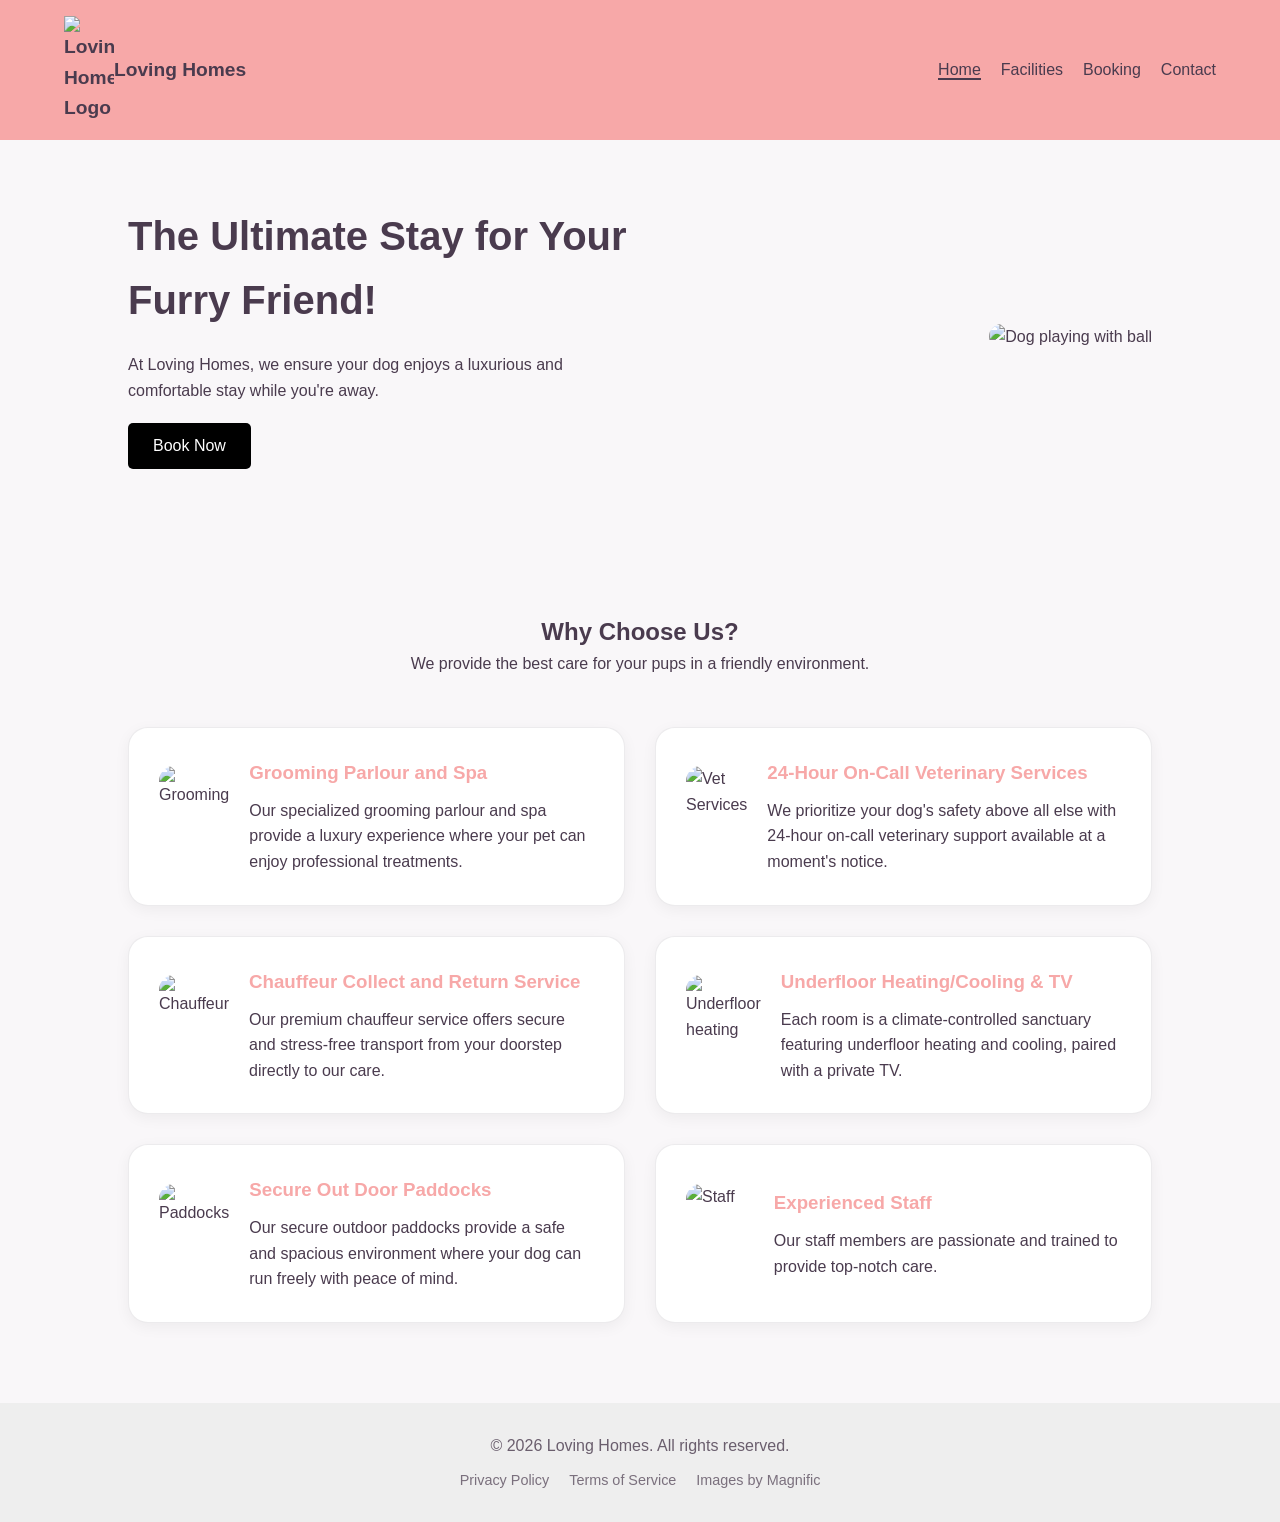
==== index.html @ 38457e17 "Add files via upload" ====
<!DOCTYPE html>
<html lang="en">
<head>
    <meta charset="UTF-8">
    <meta name="viewport" content="width=device-width, initial-scale=1.0">
    <title>Loving Homes | Dog Hotel Hong Kong</title>
    <link rel="stylesheet" href="style.css">
    <link rel="icon" type="image/x-icon" href="Assets/Images/logo.ico">
</head>
<body>

    <header>
        <nav class="navbar">
            <div class="logo">
                <img src="Assets/Images/logo.png" alt="Loving Homes Logo">
                <span>Loving Homes</span>
            </div>
            <ul class="nav-links">
                <li><a href="#" class="active">Home</a></li>
                <li><a href="facilities.html">Facilities</a></li>
                <li><a href="booking.html">Booking</a></li>
                <li><a href="contact.html">Contact</a></li>
            </ul>
        </nav>
    </header>

    <section class="hero">
        <div class="hero-content">
            <h1>The Ultimate Stay for Your Furry Friend!</h1>
            <p>At Loving Homes, we ensure your dog enjoys a luxurious and comfortable stay while you're away.</p>
            <a href="booking.html" class="btn">Book Now</a>
        </div>
        <div class="hero-image">
            <img src="Assets/Images/Dogs" alt="Dog playing with ball">
        </div>
    </section>

    <section class="facilities">
        <h2>Why Choose Us?</h2>
        <p class="sub-text">We provide the best care for your pups in a friendly environment.</p>
        
        <div class="facility-grid">
            <div class="facility-card">
                <img src="Assets/Images/Grooming.png" alt="Grooming">
                <div>
                    <h3>Grooming Parlour and Spa</h3>
                    <p>Our specialized grooming parlour and spa provide a luxury experience where your pet can enjoy professional treatments.</p>
                </div>
            </div>

            <div class="facility-card">
                <img src="Assets/Images/Vet.jpg" alt="Vet Services">
                <div>
                    <h3>24-Hour On-Call Veterinary Services</h3>
                    <p>We prioritize your dog's safety above all else with 24-hour on-call veterinary support available at a moment's notice.</p>
                </div>
            </div>

            <div class="facility-card">
                <img src="Assets/Images/maxresdefault.jpg" alt="Chauffeur">
                <div>
                    <h3>Chauffeur Collect and Return Service</h3>
                    <p>Our premium chauffeur service offers secure and stress-free transport from your doorstep directly to our care.</p>
                </div>
            </div>

            <div class="facility-card">
                <img src="Assets/Images/Thermostat.jpg" alt="Underfloor heating">
                <div>
                    <h3>Underfloor Heating/Cooling & TV</h3>
                    <p>Each room is a climate-controlled sanctuary featuring underfloor heating and cooling, paired with a private TV.</p>
                </div>
            </div>

            <div class="facility-card">
                <img src="Assets/Images/Security.png" alt="Paddocks">
                <div>
                    <h3>Secure Out Door Paddocks</h3>
                    <p>Our secure outdoor paddocks provide a safe and spacious environment where your dog can run freely with peace of mind.</p>
                </div>
            </div>

            <div class="facility-card">
                <img src="Assets/Images/Team" alt="Staff">
                <div>
                    <h3>Experienced Staff</h3>
                    <p>Our staff members are passionate and trained to provide top-notch care.</p>
                </div>
            </div>
        </div>
    </section>

    <footer>
        <p>&copy; 2026 Loving Homes. All rights reserved.</p>
        <div class="footer-links">
            <a href="#">Privacy Policy</a>
            <a href="#">Terms of Service</a>
            <a href="https://www.magnific.com/">Images by Magnific</a>
        </div>
    </footer>
<!-- The Google Translate Widget (Hidden) -->
<div id="google_translate_element" style="display:block"></div>

<script type="text/javascript">
    function googleTranslateElementInit() {
        new google.translate.TranslateElement({
            pageLanguage: 'en', 
            layout: google.translate.TranslateElement.InlineLayout.SIMPLE
        }, 'google_translate_element');
    }

    // This part handles the auto-detect and switch
   (function autoTranslate() {
        const shortLang = 'fr'; // Force it to French for now

        if (true) { // This makes the code run no matter what
            const checkWidget = setInterval(() => {
                const select = document.querySelector('.goog-te-combo');
                if (select) {
                    select.value = shortLang;
                    select.dispatchEvent(new Event('change'));
                    clearInterval(checkWidget);
                }
            }, 5000); 
        }
    })();
</script>
<script type="text/javascript" src="https://translate.google.com/translate_a/element.js?cb=googleTranslateElementInit"></script>
</body>
</html>
---- style.css ----
* {
    margin: 0;
    padding: 0;
    box-sizing: border-box;
    font-family: 'Segoe UI', Tahoma, Geneva, Verdana, sans-serif;
}

body {
    background-color: #4a3b4e;
    color: white;
    line-height: 1.6;
}

/* Navbar */
header {
    background-color: #f7a8a8; 
    padding: 1rem 5%;
}

.navbar {
    display: flex;
    justify-content: space-between;
    align-items: center;
}

.logo {
    display: flex;
    align-items: center;
    color: #4a3b4e;
    font-weight: bold;
    font-size: 1.2rem;

}
.logo img{
    width: 50px;
}

.nav-links {
    list-style: none;
    display: flex;
}

.nav-links li {
    margin-left: 20px;
}

.nav-links a {
    text-decoration: none;
    color: #4a3b4e;
    font-weight: 500;
}

.nav-links a.active {
    border-bottom: 2px solid #4a3b4e; /* Active state marking */
}

/* Hero Section */
.hero {
    display: flex;
    padding: 5% 10%;
    align-items: center;
    justify-content: space-between;
}

.hero-content {
    max-width: 50%;
}

.hero-content h1 {
    font-size: 2.5rem;
    margin-bottom: 20px;
}

.hero-image img {
    width: 700px;
    border-radius: 20px;
}

.btn {
    display: inline-block;
    background-color: black;
    color: white;
    padding: 10px 25px;
    text-decoration: none;
    border-radius: 5px;
    margin-top: 20px;
}

/* --- Facilities Carousel Styles --- */
.facilities-page {
    padding-top: 100px; 
    background-color: #4a3b4e; 
    color: white;
}
.facilities-header {
    display: flex;
    flex-direction: column; 
    align-items: center;  
    justify-content: center;
    text-align: center;     
    margin-bottom: 50px;
    width: 100%;           
}

.facilities-header h1 {
    font-size: 3rem;
    color: #f7a8a8;
    margin-bottom: 10px;
}

.facilities-header p {
    max-width: 600px; 
}


.carousel-slider {
    display: flex;
    overflow-x: auto;
    scroll-snap-type: x mandatory; 
    scroll-behavior: smooth;
    gap: 30px;
    padding: 20px 50px 40px; 
    scrollbar-width: thin; 
    scrollbar-color: #f7a8a8 transparent;
}

.carousel-slider::-webkit-scrollbar {
    height: 8px;
}

.carousel-slider::-webkit-scrollbar-thumb {
    background: #f7a8a8;
    border-radius: 10px;
}

/* --- Individual Slide Styling --- */
.facility-slide {
    flex: 0 0 450px; /* Fixed width for slides */
    scroll-snap-align: center; /* Snap to center of viewport */
    background: rgba(255, 255, 255, 0.05);
    border-radius: 25px;
    overflow: hidden;
    transition: transform 0.3s ease, background 0.3s ease;
}

.facility-slide:hover {
    transform: translateY(-10px);
    background: rgba(255, 255, 255, 0.1);
}

.facility-slide img {
    width: 100%;
    height: 300px;
    object-fit: cover;
}

.slide-content {
    padding: 30px;
}

.slide-content h2 {
    color: #f7a8a8;
    margin-bottom: 15px;
    font-size: 1.8rem;
}

.slide-content p {
    font-size: 1.1rem;
    line-height: 1.6;
    opacity: 0.9;
}

.scroll-hint {
    text-align: center;
    color: #f7a8a8;
    margin-top: 10px;
    font-style: italic;
    font-size: 1rem;
}

/* Mobile Responsiveness */
@media (max-width: 768px) {
    .facility-slide {
        flex: 0 0 85%; /* Cards take up most of the screen on mobile */
    }
    .carousel-slider {
        padding: 20px;
    }
}

.facilities {
    padding: 80px 10%;
    text-align: center;
}

.facility-grid {
    display: grid;
    grid-template-columns: repeat(2, 1fr); 
    gap: 30px;
    margin-top: 50px;
}

.facility-card {
    background-color: rgba(255, 255, 255, 0.05);
    padding: 30px;
    border-radius: 20px;
    display: flex;
    align-items: center;
    text-align: left;
    transition: transform 0.3s ease;
}

.facility-card:hover {
    transform: translateY(-5px);
    background-color: rgba(255, 255, 255, 0.1);
}

.facility-card img {
    width: 100px;
    height: 100px;
    object-fit: cover;
    border-radius: 15px;
    margin-right: 20px;
}

.facility-card h3 {
    color: #f7a8a8;
    margin-bottom: 10px;
}
.facilities-container {
    padding: 60px 8%; 
    max-width: 1600px; 
    margin: 0 auto;
}

.facilities-header {
    text-align: left; 
    margin-bottom: 80px;
    padding-left: 20px;
}


.facility-row {
    display: flex;
    align-items: flex-start;
    justify-content: flex-start;
    gap: 100px;          
    margin-bottom: 120px; 
    padding: 0 20px;
}

.facility-row.reverse {
    flex-direction: row-reverse;
}


.facility-image {
    flex: 0 0 550px;   
}

.facility-image img {
    width: 100%;
    height: 450px;       
    object-fit: cover;
    border-radius: 30px; 
    box-shadow: 0 10px 30px rgba(0,0,0,0.2);
}

/* Aligning the Text Content */
.facility-info {
    flex: 1;
    max-width: 650px;    
}

.facility-info h2 {
    font-size: 3rem;     
    margin-bottom: 20px;
    color: #f7a8a8;    
}

.facility-info p {
    font-size: 1.2rem;
    line-height: 1.6;
    margin-bottom: 30px;
    opacity: 0.9;
}


.sub-facility {
    background: rgba(255, 255, 255, 0.05);
    padding: 25px;
    border-radius: 20px;
    display: inline-block; 
    width: 350px;
}

.sub-facility .label {
    display: block;
    font-weight: bold;
    margin-bottom: 15px;
    text-align: center;
}

.sub-facility img {
    width: 100%;
    height: 180px;
    object-fit: cover;
    border-radius: 15px;
}



/* Booking Page Layout */
.booking-container {
    padding: 60px 8%; 
    max-width: 1400px;
    margin: 0 auto;
    display: flex;
    flex-direction: column;
    gap: 60px;
}

/* Activity Tracker Styling */
.activity-list {
    display: flex;
    flex-direction: column;
    gap: 20px;
}

.activity-item {
    display: flex;
    align-items: center;
    background: rgba(255, 255, 255, 0.05);
    padding: 20px;
    border-radius: 15px;
    gap: 20px;
    transition: 0.3s;
}

.activity-item .placeholder-img {
    width: 80px;
    height: 80px;
    background: #666; 
    border-radius: 10px;
    flex-shrink: 0;
}


.package-grid {
    display: grid;
    grid-template-columns: repeat(3, 1fr);
    gap: 20px;
}

.p-card {
    background: rgba(255, 255, 255, 0.1);
    border-radius: 15px;
    overflow: hidden;
    text-align: center;
}

.p-img {
    height: 120px;
    background: #888;
    display: flex;
    align-items: center;
    justify-content: center;
}

/* Booking Form*/
/* Center the Section Title */
.section-title {
    text-align: center; 
    margin-bottom: 30px;
}

/* Center the Booking Form */
.booking-form {
    max-width: 900px;
    width: 100%; /* Ensures it doesn't collapse */
    background: rgba(255, 255, 255, 0.05);
    padding: 40px;
    border-radius: 20px;

    /* These two lines together are the "No-Flexbox" centering trick */
    display: block; 
    margin: 0 auto !important; 
}

.form-group {
    margin-bottom: 25px;
}

.form-group label {
    display: block;
    margin-bottom: 10px;
    font-weight: 500;
}

.form-group input {
    width: 100%;
    padding: 12px;
    border-radius: 8px;
    border: none;
    font-size: 1rem;
}



/* The Submit Button */

.submit-btn {
    width: 100%;
    padding: 15px;
    background-color: #f7a8a8; 
    color: #4a3b4e;
    border: none;
    border-radius: 8px;
    font-weight: bold;
    font-size: 1.1rem;
    cursor: pointer;
    transition: background 0.3s;
}

.submit-btn:hover {
    background-color: #ffffff;
}

/* Contact Page Specifics */
.contact-container {
    padding: 60px 8%;
    max-width: 1600px;
    margin: 0 auto;
}

.contact-header {
    text-align: center;
    margin-bottom: 60px;
}

.contact-grid {
    display: grid;
    grid-template-columns: 1fr 1.5fr; 
    gap: 80px;
    margin-bottom: 80px;
}

.contact-info h2, .contact-form-section h2 {
    font-size: 2rem;
    margin-bottom: 20px;
    color: #f7a8a8;
}

.info-item {
    display: flex;
    align-items: flex-start;
    gap: 20px;
    margin-bottom: 30px;
    background: rgba(255, 255, 255, 0.05);
    padding: 20px;
    border-radius: 15px;
}

.info-item .icon {
    font-size: 1.5rem;
}


.contact-form textarea {
    width: 100%;
    padding: 12px;
    border-radius: 8px;
    border: none;
    font-family: inherit;
    resize: none;
}


.map-section {
    width: 100%;
    border-radius: 20px;
    overflow: hidden;
    box-shadow: 0 10px 30px rgba(0,0,0,0.3);
    margin-top: 40px;
}

.map-wrapper iframe {
    filter: grayscale(1) invert(0.9) contrast(1.2); 
    display: block;
}


.segmented-control {
    display: flex;
    gap: 10px;
    margin-top: 10px;
}

.package-btn {
    flex: 1;
    padding: 12px 20px;
    background-color: rgba(255, 255, 255, 0.1);
    color: white;
    border: 1px solid rgba(255, 255, 255, 0.2);
    border-radius: 8px;
    cursor: pointer;
    font-size: 0.9rem;
    font-weight: 500;
    transition: all 0.3s ease;
}

/* Hover State */
.package-btn:hover {
    background-color: rgba(255, 255, 255, 0.2);
    border-color: #f7a8a8;
}


.package-btn.active {
    background-color: #f7a8a8; 
    color: #4a3b4e;            
    border-color: #f7a8a8;
    font-weight: bold;
    box-shadow: 0 4px 10px rgba(247, 168, 168, 0.3);
}


.package-btn:focus {
    outline: 2px solid #f7a8a8;
    outline-offset: 2px;
}

@media (max-width: 768px) {

    .navbar {
        flex-direction: column;
        gap: 15px;
        text-align: center;
    }

    .nav-links {
        padding: 0;
    }

    .nav-links li {
        margin: 0 10px; 
    }

    .hero {
        flex-direction: column-reverse; 
        text-align: center;
    }
    .hero-image img{
        width: 365px;
    }
    .hero-content {
        max-width: 100%;
        margin-top: 30px;
    }

    .hero-content h1 {
        font-size: 2rem;
    }

    .facility-grid {
        grid-template-columns: 1fr; 
        gap: 20px;
    }

    .facility-card {
        flex-direction: column;
        text-align: center;
        padding: 20px;
    }

    .facility-card img {
        margin-right: 0;
        margin-bottom: 15px;
    }

 
    .facilities, .facilities-container, .contact-container, .booking-container {
        padding: 5%;
    }
}

@media (max-width: 768px) {
    
    .facilities-container {
        padding: 40px 5%;
    }

    .facilities-header {
        text-align: center;
        padding-left: 0;
        margin-bottom: 50px;
    }

    .facilities-header h1 {
        font-size: 2.2rem;
    }

    .facility-row, 
    .facility-row.reverse {
        flex-direction: column; 
        gap: 30px;
        margin-bottom: 80px;
        text-align: center;
    }

    .facility-image {
        flex: 0 0 auto;
        width: 100%;
        max-width: 100%;
    }

    .facility-image img {
        height: 300px; 
        border-radius: 20px;
    }

    .facility-info {
        max-width: 100%;
    }

    .facility-info h2 {
        font-size: 1.8rem;
        margin-bottom: 15px;
    }


    .sub-facility {
        width: 100%;
        max-width: 320px;
        margin: 0 auto;
        padding: 15px;
    }

    .sub-facility img {
        height: 140px;
    }
}

/* --- CONTACT PAGE MOBILE OVERRIDES --- */
@media (max-width: 768px) {
    
    .contact-container {
        padding: 40px 5%;
    }

    .contact-header h1 {
        font-size: 2rem;
    }

    .contact-grid {
        grid-template-columns: 1fr; 
        gap: 40px;
        margin-bottom: 50px;
    }

    .contact-info {
        order: 2; 
        text-align: center;
    }

    .info-item {
        flex-direction: column; 
        align-items: center;
        text-align: center;
        gap: 10px;
    }

    /* Form Adjustments */
    .contact-form-section {
        order: 1; 
    }

    
    .segmented-control {
        flex-direction: column; 
        gap: 10px;
    }

    .package-btn {
        width: 100%; 
        padding: 15px;
    }


    .map-section {
        margin-top: 20px;
        height: 300px; 
    }

    .map-wrapper iframe {
        height: 300px;
    }
}

/* --- BOOKING PAGE MOBILE OVERRIDES --- */
@media (max-width: 768px) {

    .booking-container {
        padding: 40px 5%;
        gap: 40px;
    }


    .activity-item {
        flex-direction: column;
        text-align: center;
        padding: 25px;
    }

    .activity-item .placeholder-img {
        width: 120px;
        height: 120px;
        margin-bottom: 15px;
    }


    .package-grid {
        grid-template-columns: 1fr; 
        gap: 25px;
    }

    .p-card {
        max-width: 400px;
        margin: 0 auto;
        width: 100%;
    }


    .booking-form {
        max-width: 100%;
        padding: 30px 20px;
        margin-left: 0; 
    }


    .segmented-control {
        flex-direction: column;
        gap: 12px;
    }

    .package-btn {
        width: 100%;
        padding: 18px; 
        font-size: 1rem;
    }

    .submit-btn {
        padding: 20px;
        font-size: 1.2rem;
    }
}

/* --- Package Grid Styling --- */
.package-grid {
    display: grid;
    grid-template-columns: repeat(3, 1fr);
    gap: 30px;
    padding: 20px 0;
}

.p-card {
    background: rgba(255, 255, 255, 0.05);
    border-radius: 20px;
    overflow: hidden; 
    transition: transform 0.3s ease, box-shadow 0.3s ease;
    border: 1px solid rgba(255, 255, 255, 0.1);
}

.p-card:hover {
    transform: translateY(-10px);
    box-shadow: 0 15px 30px rgba(0, 0, 0, 0.4);
}

/* Image Header with Overlay */
.p-img-header {
    position: relative;
    width: 100%;
    height: 180px; 
}

.p-img-header img {
    width: 100%;
    height: 100%;
    object-fit: cover;
    display: block;
}

.p-overlay {
    position: absolute;
    bottom: 0;
    left: 0;
    right: 0;
    padding: 20px 15px 10px;
    background: linear-gradient(transparent, rgba(0, 0, 0, 0.85));
    color: #f7a8a8; 
    font-weight: bold;
    font-size: 1rem;
    text-transform: uppercase;
    letter-spacing: 1px;
}

/* Package Info List */
.p-info {
    padding: 20px;
}

.p-info h4 {
    margin-bottom: 15px;
    color: #f7a8a8;
    font-size: 1.2rem;
}

.p-info ul {
    list-style: none; 
    padding: 0;
}

.p-info li {
    font-size: 0.9rem;
    margin-bottom: 8px;
    opacity: 0.8;
    display: flex;
    align-items: center;
}


.p-info li::before {
    content: "•";
    color: #f7a8a8;
    margin-right: 8px;
    font-weight: bold;
}

@media (max-width: 900px) {
    .package-grid {
        grid-template-columns: 1fr;
    }
}

/* --- Activity Tracker Styles --- */
.activity-tracker {
    margin-top: 50px;
    padding: 20px 0;
}

.section-title h2 {
    color: #f7a8a8;
    margin-bottom: 30px;
    font-size: 1.8rem;
}

.activity-list {
    display: flex;
    flex-direction: column;
    gap: 20px;
}

.activity-item {
    display: flex;
    align-items: center;
    background: rgba(255, 255, 255, 0.05);
    padding: 15px 25px;
    border-radius: 20px;
    border: 1px solid rgba(255, 255, 255, 0.1);
    transition: all 0.3s ease;
}

.activity-item:hover {
    background: rgba(255, 255, 255, 0.1);
    transform: translateX(10px); 
    border-color: #f7a8a8;
}


.activity-img-wrapper {
    width: 80px;
    height: 80px;
    flex-shrink: 0; 
    margin-right: 25px;
    overflow: hidden;
    border-radius: 15px; 
    box-shadow: 0 4px 10px rgba(0,0,0,0.3);
}

.activity-img-wrapper img {
    width: 100%;
    height: 100%;
    object-fit: cover; 
}

.activity-text h3 {
    color: #f7a8a8;
    font-size: 1.1rem;
    margin-bottom: 5px;
}

.activity-text p {
    font-size: 0.9rem;
    opacity: 0.8;
}

/* Mobile View for Tracker */
@media (max-width: 768px) {
    .activity-item {
        flex-direction: row; 
        padding: 15px;
    }
    
    .activity-img-wrapper {
        width: 60px;
        height: 60px;
        margin-right: 15px;
    }
}

footer{
background-color: rgba(0, 0, 0, 0.2); 
    padding: 30px 5%;
    text-align: center;
    color: white;
}

footer p {
    margin-bottom: 10px;
    opacity: 0.8;
}

.footer-links {
    display: flex;
    justify-content: center;
    gap: 20px;
}

.footer-links a {
    color: white;           
    text-decoration: none;  
    font-size: 0.9rem;
    opacity: 0.7;           
    transition: opacity 0.3s ease;
}


.footer-links a:hover {
    opacity: 1;
    color: #f7a8a8;        
}

/* --- Automatic Light Mode Detection --- */
@media (prefers-color-scheme: light) {
    body {
        background-color: #f9f7f9; /* Soft off-white */
        color: #4a3b4e; /* Deep purple text */
    }

    .facilities-page,
    .facilities-container,
    .booking-container,
    .contact-container {
        background-color: #f9f7f9;
        color: #4a3b4e;
    }

    /* Cards & Components */
    .facility-slide,
    .facility-card,
    .sub-facility,
    .activity-item,
    .p-card,
    .booking-form,
    .info-item {
        background: #ffffff; 
        border: 1px solid rgba(74, 59, 78, 0.1);
        box-shadow: 0 4px 15px rgba(0, 0, 0, 0.05);
        color: #4a3b4e;
    }

    /* Interactive Hover States */
    .facility-slide:hover,
    .activity-item:hover,
    .p-card:hover {
        background: #fffafa;
        border-color: #f7a8a8;
    }

    /* Form Fields */
    .form-group input,
    .contact-form textarea {
        background-color: #ffffff;
        border: 1px solid rgba(74, 59, 78, 0.2);
        color: #4a3b4e;
    }

    /* Package Buttons */
    .package-btn {
        background-color: #ffffff;
        color: #4a3b4e;
        border: 1px solid #f7a8a8;
    }

    .package-btn.active {
        background-color: #f7a8a8;
        color: #4a3b4e;
    }

    /* Map and Footer */
    .map-wrapper iframe {
        filter: none; /* Remove the dark inversion */
    }

    footer {
        background-color: #eee;
        color: #4a3b4e;
    }

    .footer-links a {
        color: #4a3b4e;
    }
}
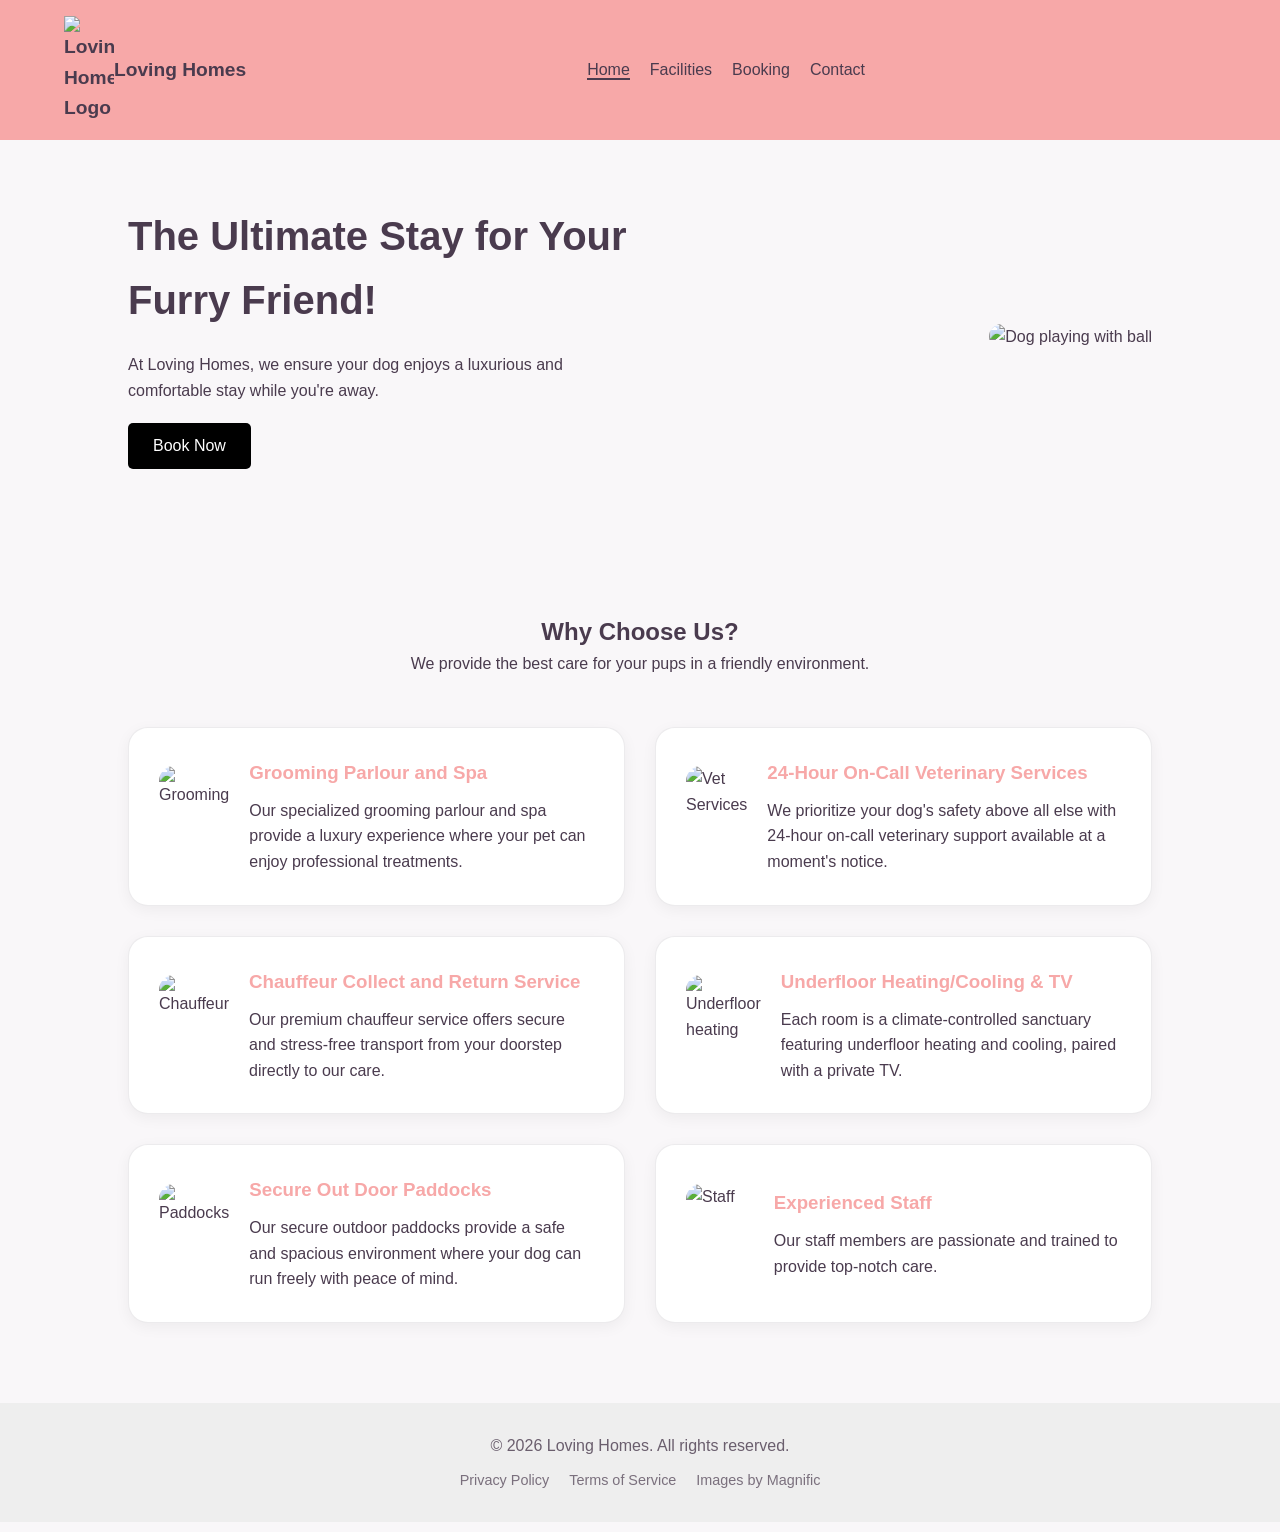
==== commit decb34f2: "Add files via upload" ====
--- a/index.html
+++ b/index.html
@@ -21,6 +21,7 @@
                 <li><a href="booking.html">Booking</a></li>
                 <li><a href="contact.html">Contact</a></li>
             </ul>
+            <div id="google_translate_element"></div>
         </nav>
     </header>
 
--- a/style.css
+++ b/style.css
@@ -1020,4 +1020,30 @@
     .footer-links a {
         color: #4a3b4e;
     }
+}
+
+/* Container for the widget */
+#google_translate_element {
+    margin-left: 20px;
+    padding: 5px;
+}
+
+/* Hide the Google "Powered by" branding to keep it clean */
+.goog-logo-link, .goog-te-gadget span, .goog-te-banner-frame {
+    display: none !important;
+}
+
+.goog-te-gadget {
+    color: transparent !important;
+    font-size: 0 !important;
+}
+
+/* Style the actual dropdown box */
+.goog-te-combo {
+    padding: 5px;
+    border-radius: 5px;
+    border: 1px solid #ccc;
+    background: #fff;
+    color: #333;
+    font-family: inherit;
 }
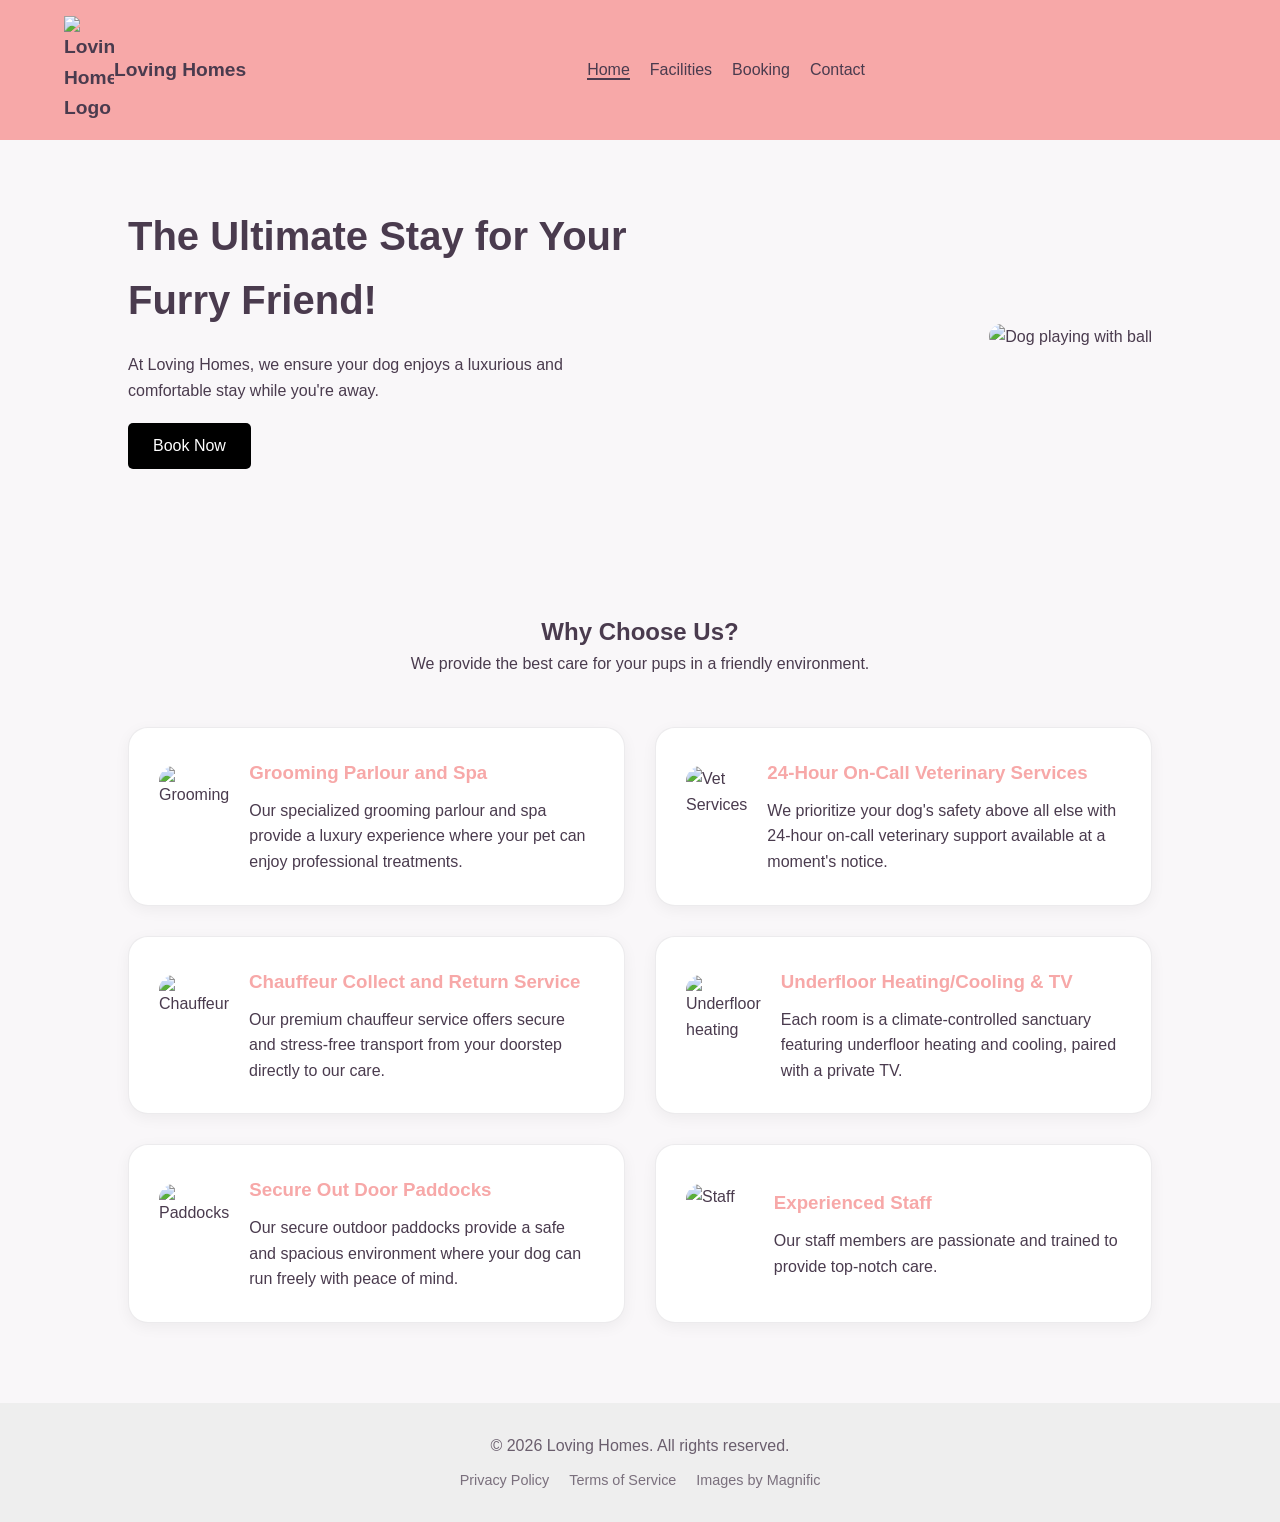
==== commit f7d068c2: "Add files via upload" ====
--- a/index.html
+++ b/index.html
@@ -99,30 +99,33 @@
             <a href="https://www.magnific.com/">Images by Magnific</a>
         </div>
     </footer>
-<!-- The Google Translate Widget (Hidden) -->
-<div id="google_translate_element" style="display:block"></div>
+    
+    <div id="google_translate_element" style="display:none;"></div>
 
 <script type="text/javascript">
     function googleTranslateElementInit() {
         new google.translate.TranslateElement({
-            pageLanguage: 'en', 
-            layout: google.translate.TranslateElement.InlineLayout.SIMPLE
+            pageLanguage: 'en'
         }, 'google_translate_element');
     }
 
-    // This part handles the auto-detect and switch
-   (function autoTranslate() {
-        const shortLang = 'fr'; // Force it to French for now
+    (function autoTranslate() {
+        // 1. Get the language (Change 'fr' to test, or keep navigator.language for real use)
+        const userLang = navigator.language || navigator.userLanguage;
+        const shortLang = userLang.split('-')[0]; 
 
-        if (true) { // This makes the code run no matter what
-            const checkWidget = setInterval(() => {
+        if (shortLang !== 'en') {
+            // 2. This "Observer" waits for the Google widget to actually appear in the code
+            const observer = new MutationObserver(() => {
                 const select = document.querySelector('.goog-te-combo');
                 if (select) {
                     select.value = shortLang;
                     select.dispatchEvent(new Event('change'));
-                    clearInterval(checkWidget);
+                    observer.disconnect(); // Stop looking once we've translated
                 }
-            }, 5000); 
+            });
+
+            observer.observe(document.body, { childList: true, subtree: true });
         }
     })();
 </script>
--- a/style.css
+++ b/style.css
@@ -1038,12 +1038,33 @@
     font-size: 0 !important;
 }
 
-/* Style the actual dropdown box */
+/* This hides the "Powered by Google" text and logo */
+.goog-te-gadget {
+    font-size: 0 !important;
+    color: transparent !important;
+}
+
+/* This fixes the text that remains after hiding the logo */
+.goog-te-gadget span {
+    display: none !important;
+}
+
+/* This styles the actual dropdown box to look cleaner */
 .goog-te-combo {
-    padding: 5px;
-    border-radius: 5px;
-    border: 1px solid #ccc;
-    background: #fff;
-    color: #333;
-    font-family: inherit;
+    padding: 6px 10px;
+    border-radius: 4px;
+    border: 1px solid #ddd;
+    background-color: white;
+    font-family: inherit; /* Matches your site's font */
+    font-size: 14px;
+    cursor: pointer;
+    outline: none;
+}
+
+/* This removes the annoying top-bar Google adds sometimes */
+body {
+    top: 0 !important;
+}
+.goog-te-banner-frame.skiptranslate {
+    display: none !important;
 }
